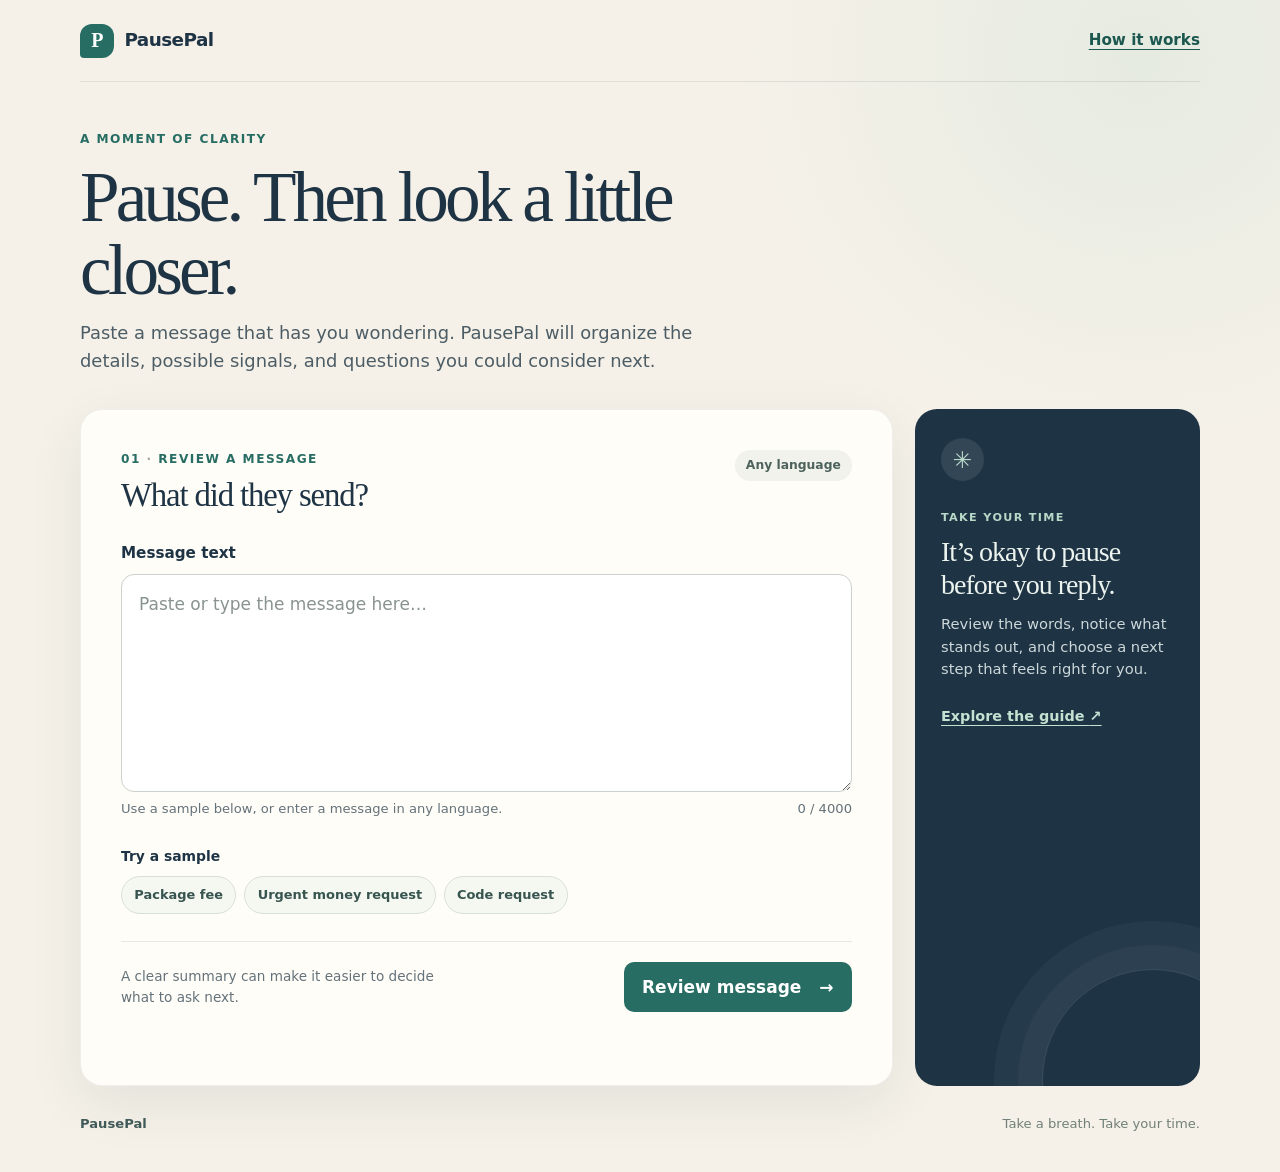
==== static/index.html @ 979b8f55 "Add runnable English PausePal demo starter" ====
<!doctype html>
<html lang="en">
  <head>
    <meta charset="utf-8">
    <meta name="viewport" content="width=device-width, initial-scale=1">
    <meta name="theme-color" content="#f5f1e8">
    <title>PausePal — take a moment to review a message</title>
    <link rel="stylesheet" href="/static/analyze.css">
    <script src="/static/analyze.js" defer></script>
  </head>
  <body>
    <a class="skip-link" href="#main">Skip to message review</a>
    <div class="page-shell">
      <header class="topbar">
        <a class="brand" href="/" aria-label="PausePal home">
          <span class="brand-mark" aria-hidden="true">P</span>
          <span>PausePal</span>
        </a>
        <a class="top-link" href="/static/verify.html">How it works</a>
      </header>

      <main id="main">
        <section class="intro" aria-labelledby="page-title">
          <p class="eyebrow">A MOMENT OF CLARITY</p>
          <h1 id="page-title">Pause. Then look a little closer.</h1>
          <p class="intro-copy">Paste a message that has you wondering. PausePal will organize the details, possible signals, and questions you could consider next.</p>
        </section>

        <div class="workspace">
          <section class="review-card" aria-labelledby="message-heading">
            <div class="card-heading">
              <div>
                <p class="step-label">01 <span>·</span> REVIEW A MESSAGE</p>
                <h2 id="message-heading">What did they send?</h2>
              </div>
              <span class="quiet-tag">Any language</span>
            </div>

            <form id="analyzerForm">
              <label class="field-label" for="messageInput">Message text</label>
              <textarea id="messageInput" name="text" maxlength="4000" rows="7" required placeholder="Paste or type the message here…" aria-describedby="input-help characterCount"></textarea>
              <div class="input-meta">
                <p id="input-help">Use a sample below, or enter a message in any language.</p>
                <p id="characterCount" aria-live="polite">0 / 4000</p>
              </div>

              <div class="sample-area">
                <p class="sample-heading">Try a sample</p>
                <div class="sample-list" aria-label="Sample messages">
                  <button class="sample-button" type="button" data-sample="Your package is on hold. Confirm your address and pay a small redelivery fee here.">Package fee</button>
                  <button class="sample-button" type="button" data-sample="Hi Grandma, I lost my phone. I need $400 today. Please don’t tell Mom—I’ll explain later.">Urgent money request</button>
                  <button class="sample-button" type="button" data-sample="Hi, it’s the bank’s fraud desk. Tell me the one-time code we just sent so I can secure your account.">Code request</button>
                </div>
              </div>

              <div class="form-footer">
                <p class="form-note">A clear summary can make it easier to decide what to ask next.</p>
                <button class="submit-button" id="submitButton" type="submit">
                  <span>Review message</span>
                  <span aria-hidden="true">→</span>
                </button>
              </div>
              <p class="status-message" id="statusMessage" role="status" aria-live="polite"></p>
            </form>
          </section>

          <aside class="side-note" aria-label="A gentle reminder">
            <div class="note-icon" aria-hidden="true">✳</div>
            <p class="note-kicker">TAKE YOUR TIME</p>
            <h2>It’s okay to pause before you reply.</h2>
            <p>Review the words, notice what stands out, and choose a next step that feels right for you.</p>
            <a href="/static/verify.html">Explore the guide <span aria-hidden="true">↗</span></a>
          </aside>
        </div>

        <section class="result-card" id="resultCard" aria-labelledby="resultHeading" aria-live="polite" hidden>
          <div id="demoNotice" class="demo-notice" hidden>Demo data — not a live AI result</div>
          <div class="result-heading-row">
            <div>
              <p class="step-label">02 <span>·</span> YOUR REVIEW</p>
              <h2 id="resultHeading">Review complete</h2>
            </div>
            <span class="mode-tag" id="modeTag" hidden></span>
          </div>
          <div class="assessment-row">
            <span class="assessment-label">Assessment</span>
            <span class="assessment-badge" id="assessmentBadge"></span>
          </div>
          <div id="summarySection" class="result-section" hidden>
            <h3>Summary</h3>
            <p id="summaryText"></p>
          </div>
          <div id="signalsSection" class="result-section" hidden>
            <h3>Signals to consider</h3>
            <div id="signalsList" class="signals-list"></div>
          </div>
          <div id="nextStepsSection" class="result-section" hidden>
            <h3>Possible next steps</h3>
            <ol id="nextStepsList" class="next-steps-list"></ol>
          </div>
          <a class="verify-link" href="/static/verify.html">Open the verification guide <span aria-hidden="true">→</span></a>
        </section>
      </main>

      <footer class="page-footer">
        <span>PausePal</span>
        <span>Take a breath. Take your time.</span>
      </footer>
    </div>
  </body>
</html>
---- static/analyze.css ----
:root {
  color-scheme: light;
  --cream: #f5f1e8;
  --paper: #fffdf8;
  --navy: #1e3445;
  --muted: #64727a;
  --teal: #286d63;
  --teal-dark: #1c584f;
  --teal-pale: #e7f1ed;
  --line: #dedfd7;
  --coral: #a34d39;
  --shadow: 0 18px 55px rgb(30 52 69 / 8%);
  font-family: "Aptos", "Segoe UI", system-ui, -apple-system, BlinkMacSystemFont, sans-serif;
}

* { box-sizing: border-box; }

body {
  margin: 0;
  min-width: 320px;
  color: var(--navy);
  background:
    radial-gradient(ellipse at 89% 5%, rgb(217 230 219 / 55%), transparent 25rem),
    var(--cream);
  font-size: 17px;
  line-height: 1.55;
}

button, textarea { font: inherit; }
a { color: inherit; }

.skip-link {
  position: absolute;
  top: -4rem;
  left: 1rem;
  z-index: 5;
  padding: .7rem 1rem;
  color: white;
  background: var(--navy);
  border-radius: .5rem;
}
.skip-link:focus { top: 1rem; }

.page-shell { width: min(1120px, calc(100% - 48px)); margin: 0 auto; }
.topbar { height: 82px; display: flex; align-items: center; justify-content: space-between; border-bottom: 1px solid rgb(30 52 69 / 10%); }
.brand { display: inline-flex; gap: .65rem; align-items: center; text-decoration: none; font-size: 1.15rem; font-weight: 750; letter-spacing: -.03em; }
.brand-mark { width: 34px; height: 34px; display: grid; place-items: center; color: white; background: var(--teal); border-radius: 12px 12px 12px 4px; font-family: Georgia, serif; font-size: 1.25rem; }
.top-link, .side-note a, .verify-link { color: var(--teal-dark); font-weight: 700; text-decoration-thickness: 1px; text-underline-offset: 4px; }
.top-link { font-size: .95rem; }

.intro { max-width: 760px; padding: 48px 0 34px; }
.eyebrow, .step-label, .note-kicker { margin: 0; color: var(--teal); font-size: .76rem; font-weight: 800; letter-spacing: .12em; }
.intro h1 { max-width: 710px; margin: 12px 0 12px; font-family: Georgia, "Times New Roman", serif; font-size: clamp(2.7rem, 6vw, 4.45rem); font-weight: 500; letter-spacing: -.055em; line-height: 1.03; }
.intro-copy { max-width: 670px; margin: 0; color: #4d5d66; font-size: 1.12rem; }

.workspace { display: grid; grid-template-columns: minmax(0, 1fr) 285px; gap: 22px; align-items: stretch; }
.review-card, .result-card { padding: clamp(24px, 4vw, 40px); background: var(--paper); border: 1px solid rgb(30 52 69 / 7%); border-radius: 22px; box-shadow: var(--shadow); }
.card-heading, .result-heading-row { display: flex; align-items: flex-start; justify-content: space-between; gap: 18px; }
.step-label span { color: #a0aaa2; }
.card-heading h2, .result-heading-row h2 { margin: 8px 0 0; font-family: Georgia, "Times New Roman", serif; font-size: clamp(1.6rem, 3vw, 2.05rem); font-weight: 500; letter-spacing: -.035em; line-height: 1.15; }
.quiet-tag, .mode-tag { flex: 0 0 auto; padding: .36rem .7rem; color: #4d625c; background: #f0f2eb; border-radius: 999px; font-size: .77rem; font-weight: 700; }

#analyzerForm { margin-top: 27px; }
.field-label { display: block; margin-bottom: .55rem; font-size: .95rem; font-weight: 750; }
textarea { width: 100%; min-height: 175px; display: block; resize: vertical; padding: 16px 17px; color: var(--navy); background: #fff; border: 1.5px solid #cbd2cc; border-radius: 13px; line-height: 1.55; outline: none; transition: border-color .15s, box-shadow .15s; }
textarea::placeholder { color: #89938f; }
textarea:focus { border-color: var(--teal); box-shadow: 0 0 0 4px rgb(40 109 99 / 12%); }
textarea:disabled { color: #6e7978; background: #f2f3ef; }
.input-meta { display: flex; justify-content: space-between; gap: 16px; margin-top: 7px; color: var(--muted); font-size: .82rem; }
.input-meta p { margin: 0; }
#characterCount { flex: 0 0 auto; font-variant-numeric: tabular-nums; }
.sample-area { margin-top: 26px; }
.sample-heading { margin: 0 0 9px; font-size: .87rem; font-weight: 750; }
.sample-list { display: flex; flex-wrap: wrap; gap: 8px; }
.sample-button { padding: .48rem .77rem; color: #37544f; background: #f5f7f1; border: 1px solid #d8e0d7; border-radius: 999px; font-size: .81rem; font-weight: 650; cursor: pointer; transition: background .15s, border-color .15s, transform .15s; }
.sample-button:hover:not(:disabled) { background: var(--teal-pale); border-color: #a9c5b8; transform: translateY(-1px); }
.sample-button:disabled { cursor: wait; opacity: .65; }
.form-footer { display: flex; align-items: center; justify-content: space-between; gap: 20px; margin-top: 27px; padding-top: 20px; border-top: 1px solid #e7e8e1; }
.form-note { max-width: 340px; margin: 0; color: var(--muted); font-size: .85rem; }
.submit-button { min-height: 50px; display: inline-flex; align-items: center; justify-content: center; gap: 18px; padding: .75rem 1.15rem; color: white; background: var(--teal); border: 0; border-radius: 10px; font-weight: 750; cursor: pointer; transition: background .15s, transform .15s; }
.submit-button:hover:not(:disabled) { background: var(--teal-dark); transform: translateY(-1px); }
.submit-button:disabled { cursor: wait; opacity: .68; }
button:focus-visible, a:focus-visible { outline: 3px solid #6da99c; outline-offset: 3px; }
.status-message { min-height: 1.5em; margin: 11px 0 0; color: var(--coral); font-size: .9rem; }

.side-note { position: relative; overflow: hidden; padding: 29px 26px; color: #edf4ef; background: var(--navy); border-radius: 22px; }
.side-note::after { position: absolute; right: -64px; bottom: -105px; width: 220px; height: 220px; border: 1px solid rgb(255 255 255 / 12%); border-radius: 50%; content: ""; box-shadow: 0 0 0 24px rgb(255 255 255 / 3%), 0 0 0 48px rgb(255 255 255 / 3%); }
.note-icon { width: 43px; height: 43px; display: grid; place-items: center; margin-bottom: 28px; color: #b8d8c8; background: rgb(255 255 255 / 9%); border-radius: 50%; font-size: 1.45rem; }
.side-note .note-kicker { color: #b8d8c8; font-size: .7rem; }
.side-note h2 { max-width: 220px; margin: 10px 0 12px; font-family: Georgia, serif; font-size: 1.75rem; font-weight: 500; letter-spacing: -.035em; line-height: 1.15; }
.side-note > p:not(.note-kicker) { margin: 0; color: #ccd7d9; font-size: .92rem; }
.side-note a { position: relative; z-index: 1; display: inline-block; margin-top: 24px; color: #c4e2d1; font-size: .9rem; }

.result-card { margin-top: 22px; }
.result-card[hidden], [hidden] { display: none !important; }
.demo-notice { margin: -4px 0 24px; padding: 12px 15px; color: #604a24; background: #fff3d4; border: 1px solid #efdaa1; border-radius: 10px; font-size: .92rem; font-weight: 750; }
.assessment-row { display: flex; align-items: center; gap: 13px; margin-top: 24px; }
.assessment-label { color: var(--muted); font-size: .86rem; font-weight: 650; }
.assessment-badge { padding: .35rem .7rem; color: var(--navy); background: #edf0ec; border-radius: 999px; font-size: .84rem; font-weight: 800; }
.assessment-badge[data-assessment="warning"] { color: #7b392c; background: #f9e9e2; }
.assessment-badge[data-assessment="no_clear_signals"] { color: #3d5b50; background: #e8f1e9; }
.assessment-badge[data-assessment="insufficient_information"] { color: #67531d; background: #f7f0dc; }
.result-section { margin-top: 26px; padding-top: 22px; border-top: 1px solid #e7e8e1; }
.result-section h3 { margin: 0 0 9px; font-size: .98rem; }
.result-section p { margin: 0; color: #43545c; }
.signals-list { display: grid; gap: 13px; }
.signal-item { padding: 15px 17px; background: #f5f7f2; border-left: 3px solid #74a597; border-radius: 0 10px 10px 0; }
.signal-quote { margin: 0 0 7px; color: var(--navy); font-family: Georgia, serif; font-size: 1.06rem; }
.signal-reason { margin: 0; color: #526169; font-size: .92rem; }
.next-steps-list { display: grid; gap: 9px; margin: 0; padding-left: 1.4rem; color: #43545c; }
.next-steps-list li { padding-left: .2rem; }
.verify-link { display: inline-block; margin-top: 28px; padding-top: 19px; border-top: 1px solid #e7e8e1; }
.page-footer { display: flex; justify-content: space-between; gap: 16px; padding: 28px 0 38px; color: #718078; font-size: .82rem; }
.page-footer span:first-child { font-weight: 750; color: #415a59; }

@media (max-width: 820px) {
  .workspace { grid-template-columns: minmax(0, 1fr); }
  .side-note { display: grid; grid-template-columns: 48px minmax(0, 1fr); column-gap: 16px; padding: 22px 24px; }
  .note-icon { grid-row: span 3; margin: 2px 0 0; }
  .side-note .note-kicker { align-self: end; }
  .side-note h2 { max-width: 100%; margin: 5px 0; font-size: 1.45rem; }
  .side-note > p:not(.note-kicker), .side-note a { grid-column: 2; }
  .side-note a { margin-top: 13px; }
}

@media (max-width: 540px) {
  body { font-size: 16px; }
  .page-shell { width: min(100% - 30px, 1120px); }
  .topbar { height: 68px; }
  .intro { padding: 37px 0 26px; }
  .intro h1 { font-size: clamp(2.55rem, 13vw, 3.4rem); }
  .intro-copy { font-size: 1rem; }
  .review-card, .result-card { padding: 22px 18px; border-radius: 17px; }
  .card-heading, .result-heading-row { gap: 10px; }
  .quiet-tag { padding: .3rem .55rem; font-size: .7rem; }
  .input-meta { align-items: flex-start; font-size: .76rem; }
  .form-footer { align-items: stretch; flex-direction: column; gap: 13px; }
  .form-note { max-width: none; }
  .submit-button { width: 100%; }
  .side-note { border-radius: 17px; }
  .page-footer { flex-direction: column; gap: 2px; padding-top: 23px; }
  .assessment-row { align-items: flex-start; flex-direction: column; gap: 7px; }
}

@media (prefers-reduced-motion: reduce) {
  *, *::before, *::after { scroll-behavior: auto !important; transition-duration: .01ms !important; }
}
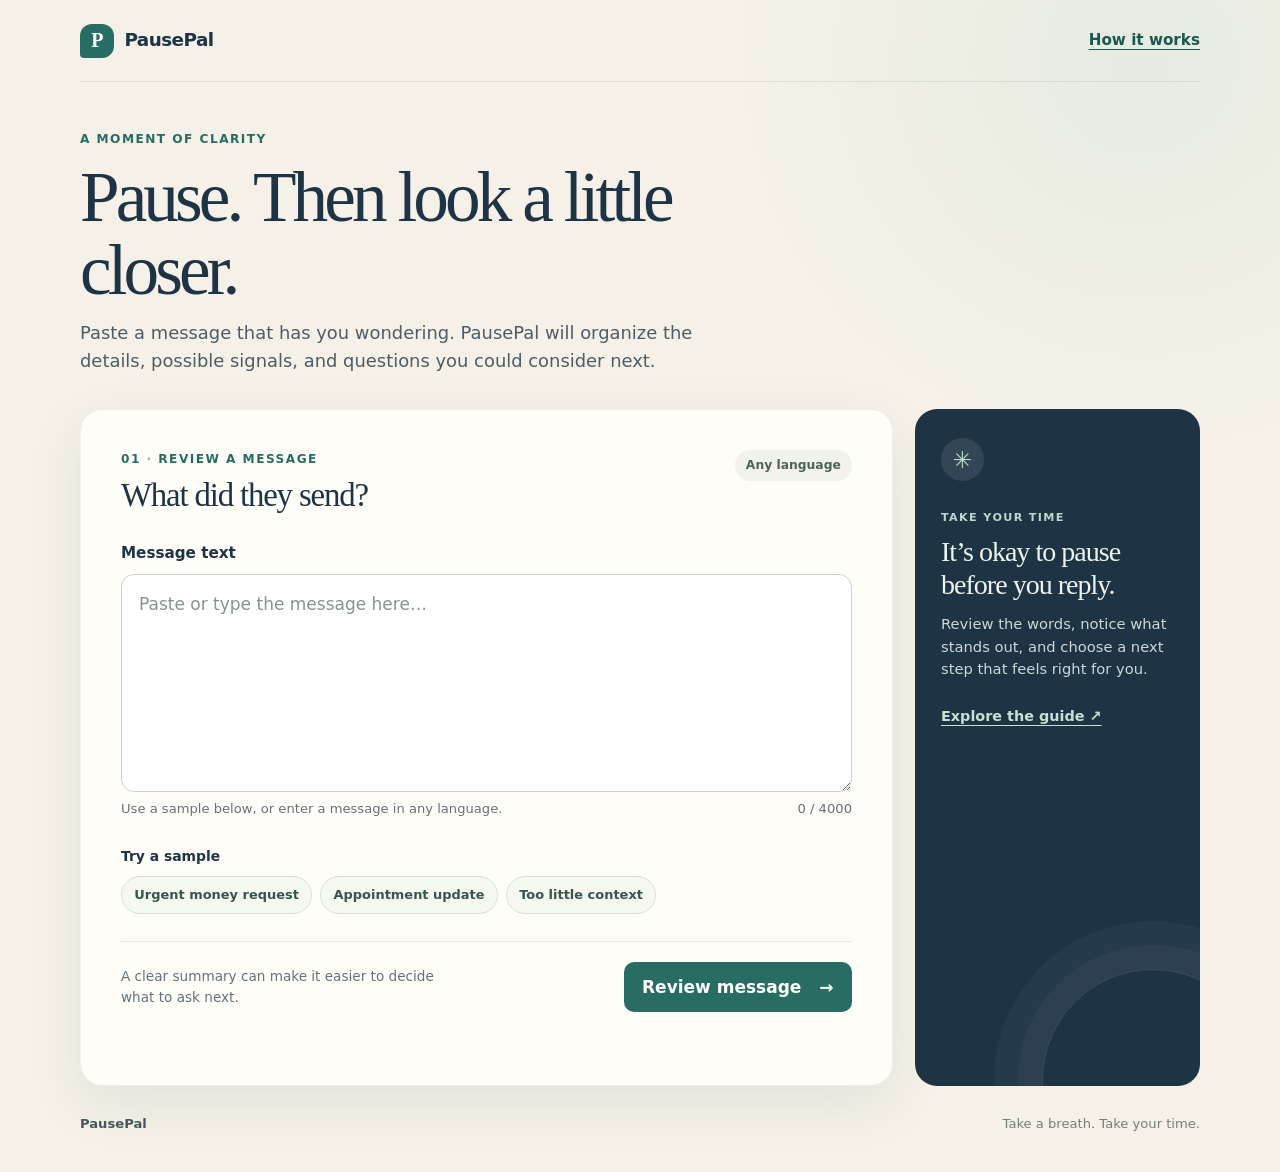
==== commit eb5767c8: "Align starter examples with demo and comparison cases" ====
--- a/static/index.html
+++ b/static/index.html
@@ -47,9 +47,9 @@
               <div class="sample-area">
                 <p class="sample-heading">Try a sample</p>
                 <div class="sample-list" aria-label="Sample messages">
-                  <button class="sample-button" type="button" data-sample="Your package is on hold. Confirm your address and pay a small redelivery fee here.">Package fee</button>
-                  <button class="sample-button" type="button" data-sample="Hi Grandma, I lost my phone. I need $400 today. Please don’t tell Mom—I’ll explain later.">Urgent money request</button>
-                  <button class="sample-button" type="button" data-sample="Hi, it’s the bank’s fraud desk. Tell me the one-time code we just sent so I can secure your account.">Code request</button>
+                  <button class="sample-button" type="button" data-sample="Grandma, send me $900 now. Do not tell Mom.">Urgent money request</button>
+                  <button class="sample-button" type="button" data-sample="Your appointment moved from 2 pm to 3 pm. Please check the patient portal you normally use.">Appointment update</button>
+                  <button class="sample-button" type="button" data-sample="Help.">Too little context</button>
                 </div>
               </div>
 
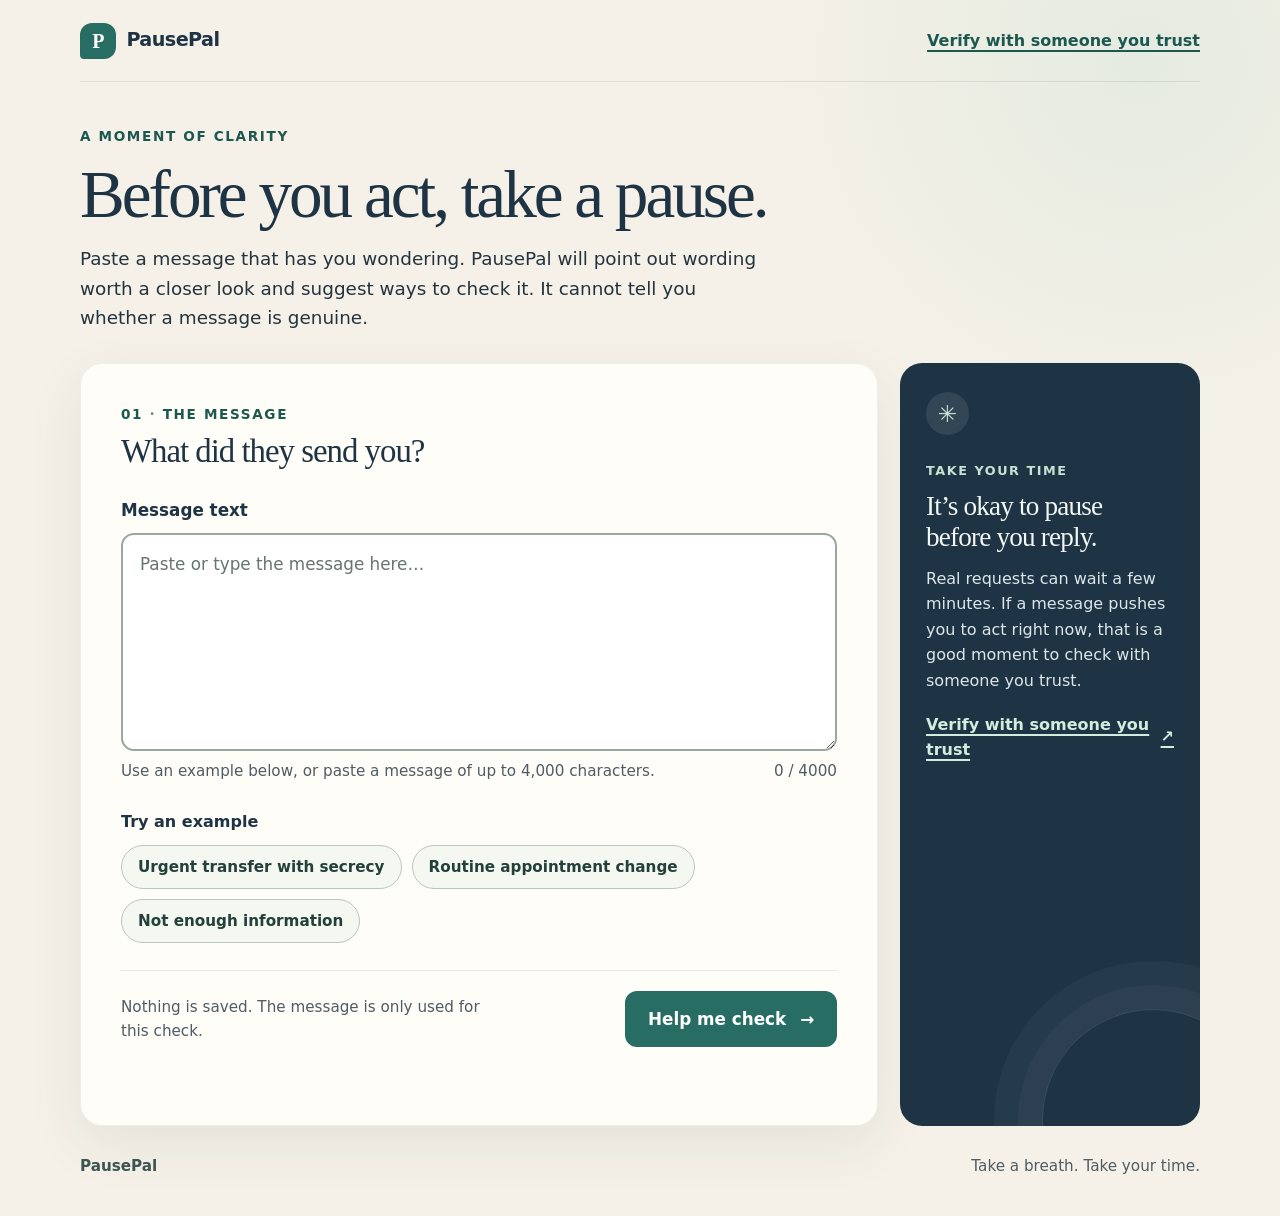
==== commit 58a5caa3: "Frontend: message analysis UI with exact-quote highlighting, error/retry states, and accessibility p" ====
--- a/static/index.html
+++ b/static/index.html
@@ -4,59 +4,58 @@
     <meta charset="utf-8">
     <meta name="viewport" content="width=device-width, initial-scale=1">
     <meta name="theme-color" content="#f5f1e8">
-    <title>PausePal — take a moment to review a message</title>
+    <title>PausePal — Before you act, take a pause.</title>
     <link rel="stylesheet" href="/static/analyze.css">
     <script src="/static/analyze.js" defer></script>
   </head>
   <body>
-    <a class="skip-link" href="#main">Skip to message review</a>
+    <a class="skip-link" href="#main">Skip to message check</a>
     <div class="page-shell">
       <header class="topbar">
         <a class="brand" href="/" aria-label="PausePal home">
           <span class="brand-mark" aria-hidden="true">P</span>
           <span>PausePal</span>
         </a>
-        <a class="top-link" href="/static/verify.html">How it works</a>
+        <a class="top-link" href="/static/verify.html">Verify with someone you trust</a>
       </header>
 
       <main id="main">
         <section class="intro" aria-labelledby="page-title">
           <p class="eyebrow">A MOMENT OF CLARITY</p>
-          <h1 id="page-title">Pause. Then look a little closer.</h1>
-          <p class="intro-copy">Paste a message that has you wondering. PausePal will organize the details, possible signals, and questions you could consider next.</p>
+          <h1 id="page-title">Before you act, take a pause.</h1>
+          <p class="intro-copy">Paste a message that has you wondering. PausePal will point out wording worth a closer look and suggest ways to check it. It cannot tell you whether a message is genuine.</p>
         </section>
 
         <div class="workspace">
           <section class="review-card" aria-labelledby="message-heading">
             <div class="card-heading">
               <div>
-                <p class="step-label">01 <span>·</span> REVIEW A MESSAGE</p>
-                <h2 id="message-heading">What did they send?</h2>
+                <p class="step-label">01 <span>·</span> THE MESSAGE</p>
+                <h2 id="message-heading">What did they send you?</h2>
               </div>
-              <span class="quiet-tag">Any language</span>
             </div>
 
-            <form id="analyzerForm">
+            <form id="analyzerForm" novalidate>
               <label class="field-label" for="messageInput">Message text</label>
-              <textarea id="messageInput" name="text" maxlength="4000" rows="7" required placeholder="Paste or type the message here…" aria-describedby="input-help characterCount"></textarea>
+              <textarea id="messageInput" name="text" rows="7" placeholder="Paste or type the message here…" aria-describedby="input-help characterCount"></textarea>
               <div class="input-meta">
-                <p id="input-help">Use a sample below, or enter a message in any language.</p>
+                <p id="input-help">Use an example below, or paste a message of up to 4,000 characters.</p>
                 <p id="characterCount" aria-live="polite">0 / 4000</p>
               </div>
 
               <div class="sample-area">
-                <p class="sample-heading">Try a sample</p>
-                <div class="sample-list" aria-label="Sample messages">
-                  <button class="sample-button" type="button" data-sample="Grandma, send me $900 now. Do not tell Mom.">Urgent money request</button>
-                  <button class="sample-button" type="button" data-sample="Your appointment moved from 2 pm to 3 pm. Please check the patient portal you normally use.">Appointment update</button>
-                  <button class="sample-button" type="button" data-sample="Help.">Too little context</button>
+                <p class="sample-heading" id="sample-heading">Try an example</p>
+                <div class="sample-list" role="group" aria-labelledby="sample-heading">
+                  <button class="sample-button" type="button" data-sample="Grandma, it's me. I'm in trouble and I need you to send me $900 right now. Please do not tell Mom or Dad, they will only worry. Buy gift cards and text me the codes today.">Urgent transfer with secrecy</button>
+                  <button class="sample-button" type="button" data-sample="Hello, this is Dr. Lee's clinic. Your appointment on Tuesday has moved from 2 pm to 3 pm. If that does not work for you, please call our usual office number to reschedule.">Routine appointment change</button>
+                  <button class="sample-button" type="button" data-sample="It's urgent.">Not enough information</button>
                 </div>
               </div>
 
               <div class="form-footer">
-                <p class="form-note">A clear summary can make it easier to decide what to ask next.</p>
+                <p class="form-note">Nothing is saved. The message is only used for this check.</p>
                 <button class="submit-button" id="submitButton" type="submit">
-                  <span>Review message</span>
+                  <span id="submitLabel">Help me check</span>
                   <span aria-hidden="true">→</span>
                 </button>
               </div>
@@ -68,17 +67,24 @@
             <div class="note-icon" aria-hidden="true">✳</div>
             <p class="note-kicker">TAKE YOUR TIME</p>
             <h2>It’s okay to pause before you reply.</h2>
-            <p>Review the words, notice what stands out, and choose a next step that feels right for you.</p>
-            <a href="/static/verify.html">Explore the guide <span aria-hidden="true">↗</span></a>
+            <p>Real requests can wait a few minutes. If a message pushes you to act right now, that is a good moment to check with someone you trust.</p>
+            <a href="/static/verify.html">Verify with someone you trust <span aria-hidden="true">↗</span></a>
           </aside>
         </div>
 
-        <section class="result-card" id="resultCard" aria-labelledby="resultHeading" aria-live="polite" hidden>
+        <section class="error-card" id="errorCard" role="alert" aria-labelledby="errorHeading" hidden>
+          <h2 id="errorHeading">We couldn’t check this message</h2>
+          <p id="errorMessage"></p>
+          <p class="error-note">No result is shown because the check did not finish. Nothing here should be read as a sign that the message is fine.</p>
+          <button class="retry-button" id="retryButton" type="button">Try again</button>
+        </section>
+
+        <section class="result-card" id="resultCard" aria-labelledby="resultHeading" hidden>
           <div id="demoNotice" class="demo-notice" hidden>Demo data — not a live AI result</div>
           <div class="result-heading-row">
             <div>
-              <p class="step-label">02 <span>·</span> YOUR REVIEW</p>
-              <h2 id="resultHeading">Review complete</h2>
+              <p class="step-label">02 <span>·</span> WHAT WE NOTICED</p>
+              <h2 id="resultHeading">Check complete</h2>
             </div>
             <span class="mode-tag" id="modeTag" hidden></span>
           </div>
@@ -90,15 +96,23 @@
             <h3>Summary</h3>
             <p id="summaryText"></p>
           </div>
+          <div id="originalSection" class="result-section" hidden>
+            <h3>Your message, with highlighted wording</h3>
+            <p class="section-hint" id="highlightHint"></p>
+            <div id="originalText" class="original-text" tabindex="0" aria-describedby="highlightHint"></div>
+          </div>
           <div id="signalsSection" class="result-section" hidden>
-            <h3>Signals to consider</h3>
+            <h3>Why this wording stood out</h3>
             <div id="signalsList" class="signals-list"></div>
           </div>
           <div id="nextStepsSection" class="result-section" hidden>
-            <h3>Possible next steps</h3>
+            <h3>Ways to check before you act</h3>
             <ol id="nextStepsList" class="next-steps-list"></ol>
           </div>
-          <a class="verify-link" href="/static/verify.html">Open the verification guide <span aria-hidden="true">→</span></a>
+          <div class="result-actions">
+            <a class="verify-button" id="verifyButton" href="/static/verify.html">Verify with someone you trust <span aria-hidden="true">→</span></a>
+            <button class="secondary-button" id="checkAnotherButton" type="button">Check another message</button>
+          </div>
         </section>
       </main>
 
--- a/static/analyze.css
+++ b/static/analyze.css
@@ -3,17 +3,23 @@
   --cream: #f5f1e8;
   --paper: #fffdf8;
   --navy: #1e3445;
-  --muted: #64727a;
+  --ink: #24343f;
+  --muted: #4f5c63;
   --teal: #286d63;
   --teal-dark: #1c584f;
   --teal-pale: #e7f1ed;
   --line: #dedfd7;
-  --coral: #a34d39;
+  --coral: #8f3a28;
+  --amber-bg: #fff3d4;
+  --amber-ink: #5a4418;
+  --focus: #0f5e9c;
   --shadow: 0 18px 55px rgb(30 52 69 / 8%);
   font-family: "Aptos", "Segoe UI", system-ui, -apple-system, BlinkMacSystemFont, sans-serif;
 }
 
 * { box-sizing: border-box; }
+
+html { -webkit-text-size-adjust: 100%; }
 
 body {
   margin: 0;
@@ -22,96 +28,167 @@
   background:
     radial-gradient(ellipse at 89% 5%, rgb(217 230 219 / 55%), transparent 25rem),
     var(--cream);
-  font-size: 17px;
-  line-height: 1.55;
+  font-size: 18px;
+  line-height: 1.6;
+  overflow-wrap: anywhere;
 }
 
 button, textarea { font: inherit; }
 a { color: inherit; }
 
+/* Focus: one strong, consistent ring for every interactive element. */
+button:focus-visible,
+a:focus-visible,
+textarea:focus-visible,
+[tabindex]:focus-visible {
+  outline: 3px solid var(--focus);
+  outline-offset: 3px;
+}
+
 .skip-link {
   position: absolute;
-  top: -4rem;
+  top: -5rem;
   left: 1rem;
   z-index: 5;
-  padding: .7rem 1rem;
+  padding: .75rem 1.1rem;
   color: white;
   background: var(--navy);
   border-radius: .5rem;
+  font-weight: 700;
 }
 .skip-link:focus { top: 1rem; }
 
 .page-shell { width: min(1120px, calc(100% - 48px)); margin: 0 auto; }
-.topbar { height: 82px; display: flex; align-items: center; justify-content: space-between; border-bottom: 1px solid rgb(30 52 69 / 10%); }
-.brand { display: inline-flex; gap: .65rem; align-items: center; text-decoration: none; font-size: 1.15rem; font-weight: 750; letter-spacing: -.03em; }
-.brand-mark { width: 34px; height: 34px; display: grid; place-items: center; color: white; background: var(--teal); border-radius: 12px 12px 12px 4px; font-family: Georgia, serif; font-size: 1.25rem; }
-.top-link, .side-note a, .verify-link { color: var(--teal-dark); font-weight: 700; text-decoration-thickness: 1px; text-underline-offset: 4px; }
-.top-link { font-size: .95rem; }
-
-.intro { max-width: 760px; padding: 48px 0 34px; }
-.eyebrow, .step-label, .note-kicker { margin: 0; color: var(--teal); font-size: .76rem; font-weight: 800; letter-spacing: .12em; }
-.intro h1 { max-width: 710px; margin: 12px 0 12px; font-family: Georgia, "Times New Roman", serif; font-size: clamp(2.7rem, 6vw, 4.45rem); font-weight: 500; letter-spacing: -.055em; line-height: 1.03; }
-.intro-copy { max-width: 670px; margin: 0; color: #4d5d66; font-size: 1.12rem; }
-
-.workspace { display: grid; grid-template-columns: minmax(0, 1fr) 285px; gap: 22px; align-items: stretch; }
-.review-card, .result-card { padding: clamp(24px, 4vw, 40px); background: var(--paper); border: 1px solid rgb(30 52 69 / 7%); border-radius: 22px; box-shadow: var(--shadow); }
+.topbar { min-height: 82px; display: flex; flex-wrap: wrap; align-items: center; justify-content: space-between; gap: 8px 16px; padding: 12px 0; border-bottom: 1px solid rgb(30 52 69 / 10%); }
+.brand { display: inline-flex; gap: .65rem; align-items: center; text-decoration: none; font-size: 1.2rem; font-weight: 750; letter-spacing: -.03em; }
+.brand-mark { width: 36px; height: 36px; display: grid; place-items: center; color: white; background: var(--teal); border-radius: 12px 12px 12px 4px; font-family: Georgia, serif; font-size: 1.25rem; }
+.top-link, .side-note a { color: var(--teal-dark); font-weight: 700; text-decoration-thickness: 2px; text-underline-offset: 4px; }
+.top-link { display: inline-flex; align-items: center; min-height: 44px; font-size: 1rem; }
+
+.intro { max-width: 760px; padding: 44px 0 30px; }
+.eyebrow, .step-label, .note-kicker { margin: 0; color: var(--teal-dark); font-size: .85rem; font-weight: 800; letter-spacing: .12em; }
+.intro h1 { max-width: 760px; margin: 12px 0 14px; font-family: Georgia, "Times New Roman", serif; font-size: clamp(2.4rem, 6vw, 4.2rem); font-weight: 500; letter-spacing: -.045em; line-height: 1.05; }
+.intro-copy { max-width: 680px; margin: 0; color: var(--ink); font-size: 1.15rem; }
+
+.workspace { display: grid; grid-template-columns: minmax(0, 1fr) 300px; gap: 22px; align-items: stretch; }
+.review-card, .result-card, .error-card { padding: clamp(22px, 4vw, 40px); background: var(--paper); border: 1px solid rgb(30 52 69 / 7%); border-radius: 22px; box-shadow: var(--shadow); }
 .card-heading, .result-heading-row { display: flex; align-items: flex-start; justify-content: space-between; gap: 18px; }
-.step-label span { color: #a0aaa2; }
-.card-heading h2, .result-heading-row h2 { margin: 8px 0 0; font-family: Georgia, "Times New Roman", serif; font-size: clamp(1.6rem, 3vw, 2.05rem); font-weight: 500; letter-spacing: -.035em; line-height: 1.15; }
-.quiet-tag, .mode-tag { flex: 0 0 auto; padding: .36rem .7rem; color: #4d625c; background: #f0f2eb; border-radius: 999px; font-size: .77rem; font-weight: 700; }
-
-#analyzerForm { margin-top: 27px; }
-.field-label { display: block; margin-bottom: .55rem; font-size: .95rem; font-weight: 750; }
-textarea { width: 100%; min-height: 175px; display: block; resize: vertical; padding: 16px 17px; color: var(--navy); background: #fff; border: 1.5px solid #cbd2cc; border-radius: 13px; line-height: 1.55; outline: none; transition: border-color .15s, box-shadow .15s; }
-textarea::placeholder { color: #89938f; }
-textarea:focus { border-color: var(--teal); box-shadow: 0 0 0 4px rgb(40 109 99 / 12%); }
-textarea:disabled { color: #6e7978; background: #f2f3ef; }
-.input-meta { display: flex; justify-content: space-between; gap: 16px; margin-top: 7px; color: var(--muted); font-size: .82rem; }
+.step-label span { color: #7c877f; }
+.card-heading h2, .result-heading-row h2, .error-card h2 { margin: 8px 0 0; font-family: Georgia, "Times New Roman", serif; font-size: clamp(1.6rem, 3vw, 2.05rem); font-weight: 500; letter-spacing: -.03em; line-height: 1.15; }
+.mode-tag { flex: 0 0 auto; padding: .4rem .8rem; color: #2f4a44; background: #e6ede6; border: 1px solid #c7d4ca; border-radius: 999px; font-size: .9rem; font-weight: 700; }
+.mode-tag[data-mode="live"] { color: #1c584f; background: var(--teal-pale); border-color: #a9c5b8; }
+.mode-tag[data-mode="demo"] { color: var(--amber-ink); background: var(--amber-bg); border-color: #e3c987; }
+
+#analyzerForm { margin-top: 26px; }
+.field-label { display: block; margin-bottom: .55rem; font-size: 1.05rem; font-weight: 750; }
+textarea { width: 100%; min-height: 190px; display: block; resize: vertical; padding: 16px 17px; color: var(--navy); background: #fff; border: 2px solid #9aa6a0; border-radius: 13px; font-size: 1.05rem; line-height: 1.55; outline: none; transition: border-color .15s, box-shadow .15s; overflow-wrap: anywhere; white-space: pre-wrap; }
+textarea::placeholder { color: #667571; }
+textarea:focus { border-color: var(--teal); box-shadow: 0 0 0 4px rgb(40 109 99 / 14%); }
+textarea:focus-visible { outline-offset: 2px; }
+textarea:disabled { color: #4d5856; background: #f2f3ef; }
+.input-meta { display: flex; justify-content: space-between; gap: 16px; margin-top: 8px; color: var(--muted); font-size: .95rem; }
 .input-meta p { margin: 0; }
 #characterCount { flex: 0 0 auto; font-variant-numeric: tabular-nums; }
+#characterCount.over-limit { color: var(--coral); font-weight: 750; }
 .sample-area { margin-top: 26px; }
-.sample-heading { margin: 0 0 9px; font-size: .87rem; font-weight: 750; }
-.sample-list { display: flex; flex-wrap: wrap; gap: 8px; }
-.sample-button { padding: .48rem .77rem; color: #37544f; background: #f5f7f1; border: 1px solid #d8e0d7; border-radius: 999px; font-size: .81rem; font-weight: 650; cursor: pointer; transition: background .15s, border-color .15s, transform .15s; }
-.sample-button:hover:not(:disabled) { background: var(--teal-pale); border-color: #a9c5b8; transform: translateY(-1px); }
-.sample-button:disabled { cursor: wait; opacity: .65; }
+.sample-heading { margin: 0 0 10px; font-size: 1rem; font-weight: 750; }
+.sample-list { display: flex; flex-wrap: wrap; gap: 10px; }
+.sample-button { min-height: 44px; padding: .55rem 1rem; color: #23403b; background: #f5f7f1; border: 1.5px solid #b9c7bc; border-radius: 999px; font-size: .95rem; font-weight: 650; cursor: pointer; text-align: left; transition: background .15s, border-color .15s, transform .15s; }
+.sample-button:hover:not(:disabled) { background: var(--teal-pale); border-color: #7fa697; transform: translateY(-1px); }
+.sample-button:disabled { cursor: wait; opacity: .6; }
 .form-footer { display: flex; align-items: center; justify-content: space-between; gap: 20px; margin-top: 27px; padding-top: 20px; border-top: 1px solid #e7e8e1; }
-.form-note { max-width: 340px; margin: 0; color: var(--muted); font-size: .85rem; }
-.submit-button { min-height: 50px; display: inline-flex; align-items: center; justify-content: center; gap: 18px; padding: .75rem 1.15rem; color: white; background: var(--teal); border: 0; border-radius: 10px; font-weight: 750; cursor: pointer; transition: background .15s, transform .15s; }
-.submit-button:hover:not(:disabled) { background: var(--teal-dark); transform: translateY(-1px); }
-.submit-button:disabled { cursor: wait; opacity: .68; }
-button:focus-visible, a:focus-visible { outline: 3px solid #6da99c; outline-offset: 3px; }
-.status-message { min-height: 1.5em; margin: 11px 0 0; color: var(--coral); font-size: .9rem; }
-
-.side-note { position: relative; overflow: hidden; padding: 29px 26px; color: #edf4ef; background: var(--navy); border-radius: 22px; }
+.form-note { max-width: 360px; margin: 0; color: var(--muted); font-size: .95rem; }
+.submit-button, .verify-button, .retry-button, .secondary-button {
+  min-height: 52px;
+  display: inline-flex;
+  align-items: center;
+  justify-content: center;
+  gap: 14px;
+  padding: .8rem 1.3rem;
+  border-radius: 12px;
+  font-size: 1.05rem;
+  font-weight: 750;
+  text-decoration: none;
+  cursor: pointer;
+  transition: background .15s, transform .15s;
+}
+.submit-button, .verify-button, .retry-button { color: #fff; background: var(--teal); border: 2px solid var(--teal); }
+.submit-button:hover:not(:disabled), .verify-button:hover, .retry-button:hover:not(:disabled) { background: var(--teal-dark); border-color: var(--teal-dark); transform: translateY(-1px); }
+.submit-button:disabled, .retry-button:disabled { cursor: wait; opacity: .65; transform: none; }
+.secondary-button { color: var(--teal-dark); background: #fff; border: 2px solid #9fbdb3; }
+.secondary-button:hover { background: var(--teal-pale); }
+.status-message { min-height: 1.6em; margin: 12px 0 0; color: var(--muted); font-size: 1rem; font-weight: 650; }
+.status-message[data-kind="error"] { color: var(--coral); }
+.status-message[data-kind="busy"] { color: var(--teal-dark); }
+.status-message[data-kind="done"] { color: var(--teal-dark); }
+
+.side-note { position: relative; overflow: hidden; padding: 29px 26px; color: #f2f7f3; background: var(--navy); border-radius: 22px; }
 .side-note::after { position: absolute; right: -64px; bottom: -105px; width: 220px; height: 220px; border: 1px solid rgb(255 255 255 / 12%); border-radius: 50%; content: ""; box-shadow: 0 0 0 24px rgb(255 255 255 / 3%), 0 0 0 48px rgb(255 255 255 / 3%); }
-.note-icon { width: 43px; height: 43px; display: grid; place-items: center; margin-bottom: 28px; color: #b8d8c8; background: rgb(255 255 255 / 9%); border-radius: 50%; font-size: 1.45rem; }
-.side-note .note-kicker { color: #b8d8c8; font-size: .7rem; }
-.side-note h2 { max-width: 220px; margin: 10px 0 12px; font-family: Georgia, serif; font-size: 1.75rem; font-weight: 500; letter-spacing: -.035em; line-height: 1.15; }
-.side-note > p:not(.note-kicker) { margin: 0; color: #ccd7d9; font-size: .92rem; }
-.side-note a { position: relative; z-index: 1; display: inline-block; margin-top: 24px; color: #c4e2d1; font-size: .9rem; }
-
-.result-card { margin-top: 22px; }
-.result-card[hidden], [hidden] { display: none !important; }
-.demo-notice { margin: -4px 0 24px; padding: 12px 15px; color: #604a24; background: #fff3d4; border: 1px solid #efdaa1; border-radius: 10px; font-size: .92rem; font-weight: 750; }
-.assessment-row { display: flex; align-items: center; gap: 13px; margin-top: 24px; }
-.assessment-label { color: var(--muted); font-size: .86rem; font-weight: 650; }
-.assessment-badge { padding: .35rem .7rem; color: var(--navy); background: #edf0ec; border-radius: 999px; font-size: .84rem; font-weight: 800; }
-.assessment-badge[data-assessment="warning"] { color: #7b392c; background: #f9e9e2; }
-.assessment-badge[data-assessment="no_clear_signals"] { color: #3d5b50; background: #e8f1e9; }
-.assessment-badge[data-assessment="insufficient_information"] { color: #67531d; background: #f7f0dc; }
+.note-icon { width: 43px; height: 43px; display: grid; place-items: center; margin-bottom: 26px; color: #c5e2d3; background: rgb(255 255 255 / 9%); border-radius: 50%; font-size: 1.45rem; }
+.side-note .note-kicker { color: #c5e2d3; font-size: .8rem; }
+.side-note h2 { max-width: 240px; margin: 10px 0 12px; font-family: Georgia, serif; font-size: 1.7rem; font-weight: 500; letter-spacing: -.03em; line-height: 1.15; }
+.side-note > p:not(.note-kicker) { margin: 0; color: #dde6e8; font-size: 1rem; }
+.side-note a { position: relative; z-index: 1; display: inline-flex; align-items: center; min-height: 44px; margin-top: 18px; color: #d2ecdd; font-size: 1rem; }
+
+/* Error state: clearly an interruption, never a verdict about the message. */
+.error-card { margin-top: 22px; border: 2px solid #d9a394; border-left: 8px solid var(--coral); }
+.error-card h2 { color: var(--coral); }
+.error-card p { margin: 12px 0 0; color: var(--ink); font-size: 1.05rem; }
+.error-card .error-note { color: var(--muted); font-size: .98rem; }
+.retry-button { margin-top: 20px; }
+
+.result-card { margin-top: 22px; outline-offset: 6px; }
+[hidden] { display: none !important; }
+.demo-notice { margin: -4px 0 24px; padding: 14px 16px; color: var(--amber-ink); background: var(--amber-bg); border: 1px solid #e3c987; border-left: 6px solid #c99a2e; border-radius: 10px; font-size: 1rem; font-weight: 750; }
+.assessment-row { display: flex; align-items: center; flex-wrap: wrap; gap: 13px; margin-top: 24px; }
+.assessment-label { color: var(--muted); font-size: 1rem; font-weight: 650; }
+.assessment-badge { padding: .45rem .9rem; color: var(--navy); background: #edf0ec; border: 1.5px solid #cfd6cf; border-radius: 999px; font-size: 1rem; font-weight: 800; }
+.assessment-badge[data-assessment="warning"] { color: #6f2d1f; background: #fbe9e3; border-color: #e3b6a8; }
+.assessment-badge[data-assessment="no_clear_signals"] { color: #2c4a3f; background: #e8f1e9; border-color: #b7cfbf; }
+.assessment-badge[data-assessment="insufficient_information"] { color: #5a4418; background: #f7f0dc; border-color: #dfcb95; }
 .result-section { margin-top: 26px; padding-top: 22px; border-top: 1px solid #e7e8e1; }
-.result-section h3 { margin: 0 0 9px; font-size: .98rem; }
-.result-section p { margin: 0; color: #43545c; }
-.signals-list { display: grid; gap: 13px; }
-.signal-item { padding: 15px 17px; background: #f5f7f2; border-left: 3px solid #74a597; border-radius: 0 10px 10px 0; }
-.signal-quote { margin: 0 0 7px; color: var(--navy); font-family: Georgia, serif; font-size: 1.06rem; }
-.signal-reason { margin: 0; color: #526169; font-size: .92rem; }
-.next-steps-list { display: grid; gap: 9px; margin: 0; padding-left: 1.4rem; color: #43545c; }
-.next-steps-list li { padding-left: .2rem; }
-.verify-link { display: inline-block; margin-top: 28px; padding-top: 19px; border-top: 1px solid #e7e8e1; }
-.page-footer { display: flex; justify-content: space-between; gap: 16px; padding: 28px 0 38px; color: #718078; font-size: .82rem; }
-.page-footer span:first-child { font-weight: 750; color: #415a59; }
+.result-section h3 { margin: 0 0 10px; font-size: 1.1rem; }
+.result-section p { margin: 0; color: var(--ink); }
+.section-hint { margin: 0 0 12px !important; color: var(--muted) !important; font-size: .98rem; }
+
+.original-text {
+  padding: 18px 20px;
+  color: var(--navy);
+  background: #fff;
+  border: 1.5px solid #cfd6cf;
+  border-radius: 12px;
+  font-size: 1.05rem;
+  line-height: 1.7;
+  white-space: pre-wrap;
+  overflow-wrap: anywhere;
+  word-break: break-word;
+  max-height: 28rem;
+  overflow-y: auto;
+}
+.highlight {
+  padding: .05em .2em;
+  color: #4a2412;
+  background: #ffe2a8;
+  border-bottom: 3px solid #d98a2b;
+  border-radius: 3px;
+  font-weight: 700;
+  box-decoration-break: clone;
+  -webkit-box-decoration-break: clone;
+}
+
+.signals-list { display: grid; gap: 14px; }
+.signal-item { padding: 16px 18px; background: #fbf6ea; border-left: 5px solid #d98a2b; border-radius: 0 10px 10px 0; }
+.signal-quote { margin: 0 0 8px; padding: 0; color: var(--navy); font-family: Georgia, serif; font-size: 1.1rem; font-style: italic; white-space: pre-wrap; overflow-wrap: anywhere; }
+.signal-quote::before { content: "“"; }
+.signal-quote::after { content: "”"; }
+.signal-note { margin: 0 0 8px !important; color: var(--muted) !important; font-size: .95rem; }
+.signal-reason { margin: 0; color: var(--ink); font-size: 1rem; }
+.next-steps-list { display: grid; gap: 10px; margin: 0; padding-left: 1.5rem; color: var(--ink); }
+.next-steps-list li { padding-left: .25rem; }
+.result-actions { display: flex; flex-wrap: wrap; align-items: center; gap: 14px; margin-top: 30px; padding-top: 22px; border-top: 1px solid #e7e8e1; }
+
+.page-footer { display: flex; justify-content: space-between; gap: 16px; padding: 28px 0 38px; color: var(--muted); font-size: .95rem; }
+.page-footer span:first-child { font-weight: 750; color: #3c5453; }
 
 @media (max-width: 820px) {
   .workspace { grid-template-columns: minmax(0, 1fr); }
@@ -120,26 +197,28 @@
   .side-note .note-kicker { align-self: end; }
   .side-note h2 { max-width: 100%; margin: 5px 0; font-size: 1.45rem; }
   .side-note > p:not(.note-kicker), .side-note a { grid-column: 2; }
-  .side-note a { margin-top: 13px; }
+  .side-note a { margin-top: 10px; }
 }
 
 @media (max-width: 540px) {
-  body { font-size: 16px; }
-  .page-shell { width: min(100% - 30px, 1120px); }
-  .topbar { height: 68px; }
-  .intro { padding: 37px 0 26px; }
-  .intro h1 { font-size: clamp(2.55rem, 13vw, 3.4rem); }
-  .intro-copy { font-size: 1rem; }
-  .review-card, .result-card { padding: 22px 18px; border-radius: 17px; }
-  .card-heading, .result-heading-row { gap: 10px; }
-  .quiet-tag { padding: .3rem .55rem; font-size: .7rem; }
-  .input-meta { align-items: flex-start; font-size: .76rem; }
+  .page-shell { width: min(100% - 28px, 1120px); }
+  .topbar { min-height: 0; padding: 12px 0; }
+  .top-link { font-size: .95rem; }
+  .intro { padding: 32px 0 24px; }
+  .intro h1 { font-size: clamp(2.1rem, 11vw, 3rem); }
+  .intro-copy { font-size: 1.05rem; }
+  .review-card, .result-card, .error-card { padding: 22px 18px; border-radius: 17px; }
+  .card-heading, .result-heading-row { flex-direction: column; gap: 10px; }
+  .input-meta { flex-direction: column; gap: 4px; }
+  .sample-list { flex-direction: column; align-items: stretch; }
+  .sample-button { border-radius: 12px; }
   .form-footer { align-items: stretch; flex-direction: column; gap: 13px; }
   .form-note { max-width: none; }
-  .submit-button { width: 100%; }
+  .submit-button, .verify-button, .retry-button, .secondary-button { width: 100%; }
   .side-note { border-radius: 17px; }
   .page-footer { flex-direction: column; gap: 2px; padding-top: 23px; }
   .assessment-row { align-items: flex-start; flex-direction: column; gap: 7px; }
+  .original-text { padding: 14px 15px; }
 }
 
 @media (prefers-reduced-motion: reduce) {
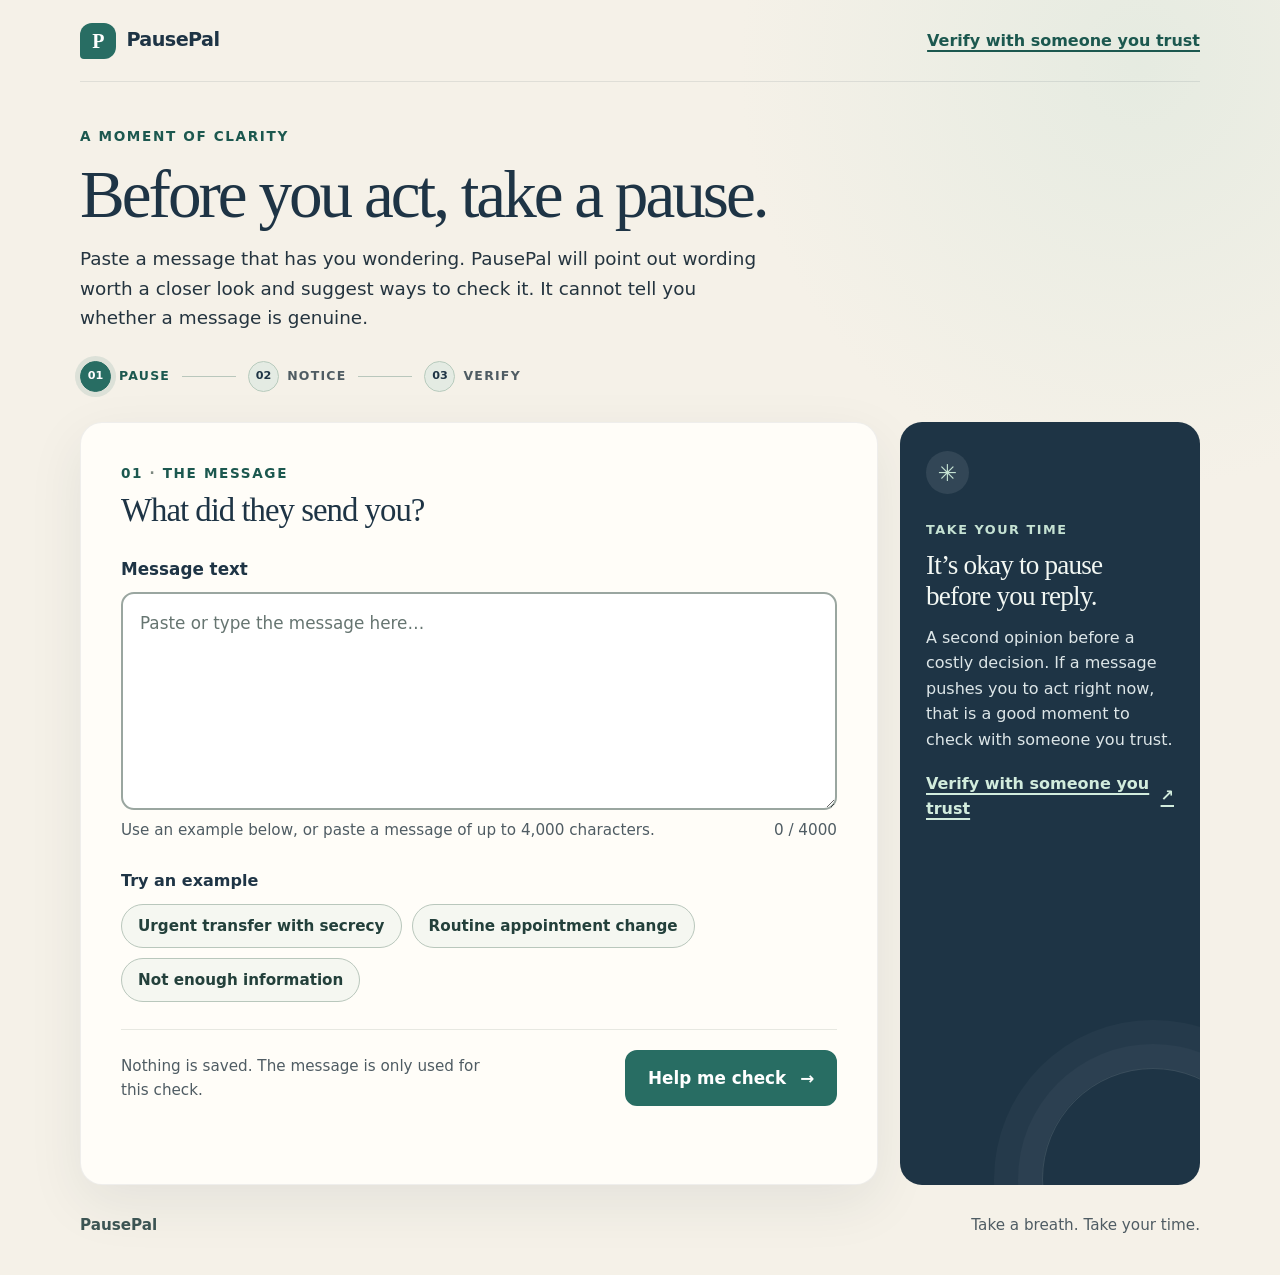
==== commit 0fc8fb67: "Add PausePal signature journey styling" ====
--- a/static/index.html
+++ b/static/index.html
@@ -24,6 +24,13 @@
           <p class="eyebrow">A MOMENT OF CLARITY</p>
           <h1 id="page-title">Before you act, take a pause.</h1>
           <p class="intro-copy">Paste a message that has you wondering. PausePal will point out wording worth a closer look and suggest ways to check it. It cannot tell you whether a message is genuine.</p>
+          <ol class="journey" aria-label="PausePal's three-step process">
+            <li class="journey-step is-current"><span class="journey-dot">01</span><span>Pause</span></li>
+            <li class="journey-line" aria-hidden="true"></li>
+            <li class="journey-step"><span class="journey-dot">02</span><span>Notice</span></li>
+            <li class="journey-line" aria-hidden="true"></li>
+            <li class="journey-step"><span class="journey-dot">03</span><span>Verify</span></li>
+          </ol>
         </section>
 
         <div class="workspace">
@@ -67,7 +74,7 @@
             <div class="note-icon" aria-hidden="true">✳</div>
             <p class="note-kicker">TAKE YOUR TIME</p>
             <h2>It’s okay to pause before you reply.</h2>
-            <p>Real requests can wait a few minutes. If a message pushes you to act right now, that is a good moment to check with someone you trust.</p>
+            <p>A second opinion before a costly decision. If a message pushes you to act right now, that is a good moment to check with someone you trust.</p>
             <a href="/static/verify.html">Verify with someone you trust <span aria-hidden="true">↗</span></a>
           </aside>
         </div>
--- a/static/analyze.css
+++ b/static/analyze.css
@@ -69,6 +69,12 @@
 .eyebrow, .step-label, .note-kicker { margin: 0; color: var(--teal-dark); font-size: .85rem; font-weight: 800; letter-spacing: .12em; }
 .intro h1 { max-width: 760px; margin: 12px 0 14px; font-family: Georgia, "Times New Roman", serif; font-size: clamp(2.4rem, 6vw, 4.2rem); font-weight: 500; letter-spacing: -.045em; line-height: 1.05; }
 .intro-copy { max-width: 680px; margin: 0; color: var(--ink); font-size: 1.15rem; }
+.journey { display: flex; align-items: center; max-width: 610px; margin: 28px 0 0; padding: 0; list-style: none; color: var(--muted); font-size: .78rem; font-weight: 800; letter-spacing: .1em; text-transform: uppercase; }
+.journey-step { display: inline-flex; align-items: center; gap: 8px; white-space: nowrap; }
+.journey-dot { width: 31px; height: 31px; display: grid; place-items: center; color: var(--navy); background: #e4ebe3; border: 1px solid #b8cbbd; border-radius: 50%; font-size: .7rem; letter-spacing: 0; }
+.journey-step.is-current { color: var(--teal-dark); }
+.journey-step.is-current .journey-dot { color: #fff; background: var(--teal); border-color: var(--teal); box-shadow: 0 0 0 5px rgb(40 109 99 / 12%); }
+.journey-line { width: 54px; height: 1px; margin: 0 12px; background: #b9c7bc; }
 
 .workspace { display: grid; grid-template-columns: minmax(0, 1fr) 300px; gap: 22px; align-items: stretch; }
 .review-card, .result-card, .error-card { padding: clamp(22px, 4vw, 40px); background: var(--paper); border: 1px solid rgb(30 52 69 / 7%); border-radius: 22px; box-shadow: var(--shadow); }
@@ -178,6 +184,7 @@
 
 .signals-list { display: grid; gap: 14px; }
 .signal-item { padding: 16px 18px; background: #fbf6ea; border-left: 5px solid #d98a2b; border-radius: 0 10px 10px 0; }
+.signal-item::before { display: block; margin-bottom: 8px; color: #9a681f; content: "SIGNAL " attr(data-signal-number); font-size: .72rem; font-weight: 850; letter-spacing: .12em; }
 .signal-quote { margin: 0 0 8px; padding: 0; color: var(--navy); font-family: Georgia, serif; font-size: 1.1rem; font-style: italic; white-space: pre-wrap; overflow-wrap: anywhere; }
 .signal-quote::before { content: "“"; }
 .signal-quote::after { content: "”"; }
@@ -207,6 +214,8 @@
   .intro { padding: 32px 0 24px; }
   .intro h1 { font-size: clamp(2.1rem, 11vw, 3rem); }
   .intro-copy { font-size: 1.05rem; }
+  .journey { width: 100%; justify-content: space-between; font-size: .68rem; }
+  .journey-line { flex: 1; width: auto; margin: 0 7px; }
   .review-card, .result-card, .error-card { padding: 22px 18px; border-radius: 17px; }
   .card-heading, .result-heading-row { flex-direction: column; gap: 10px; }
   .input-meta { flex-direction: column; gap: 4px; }
